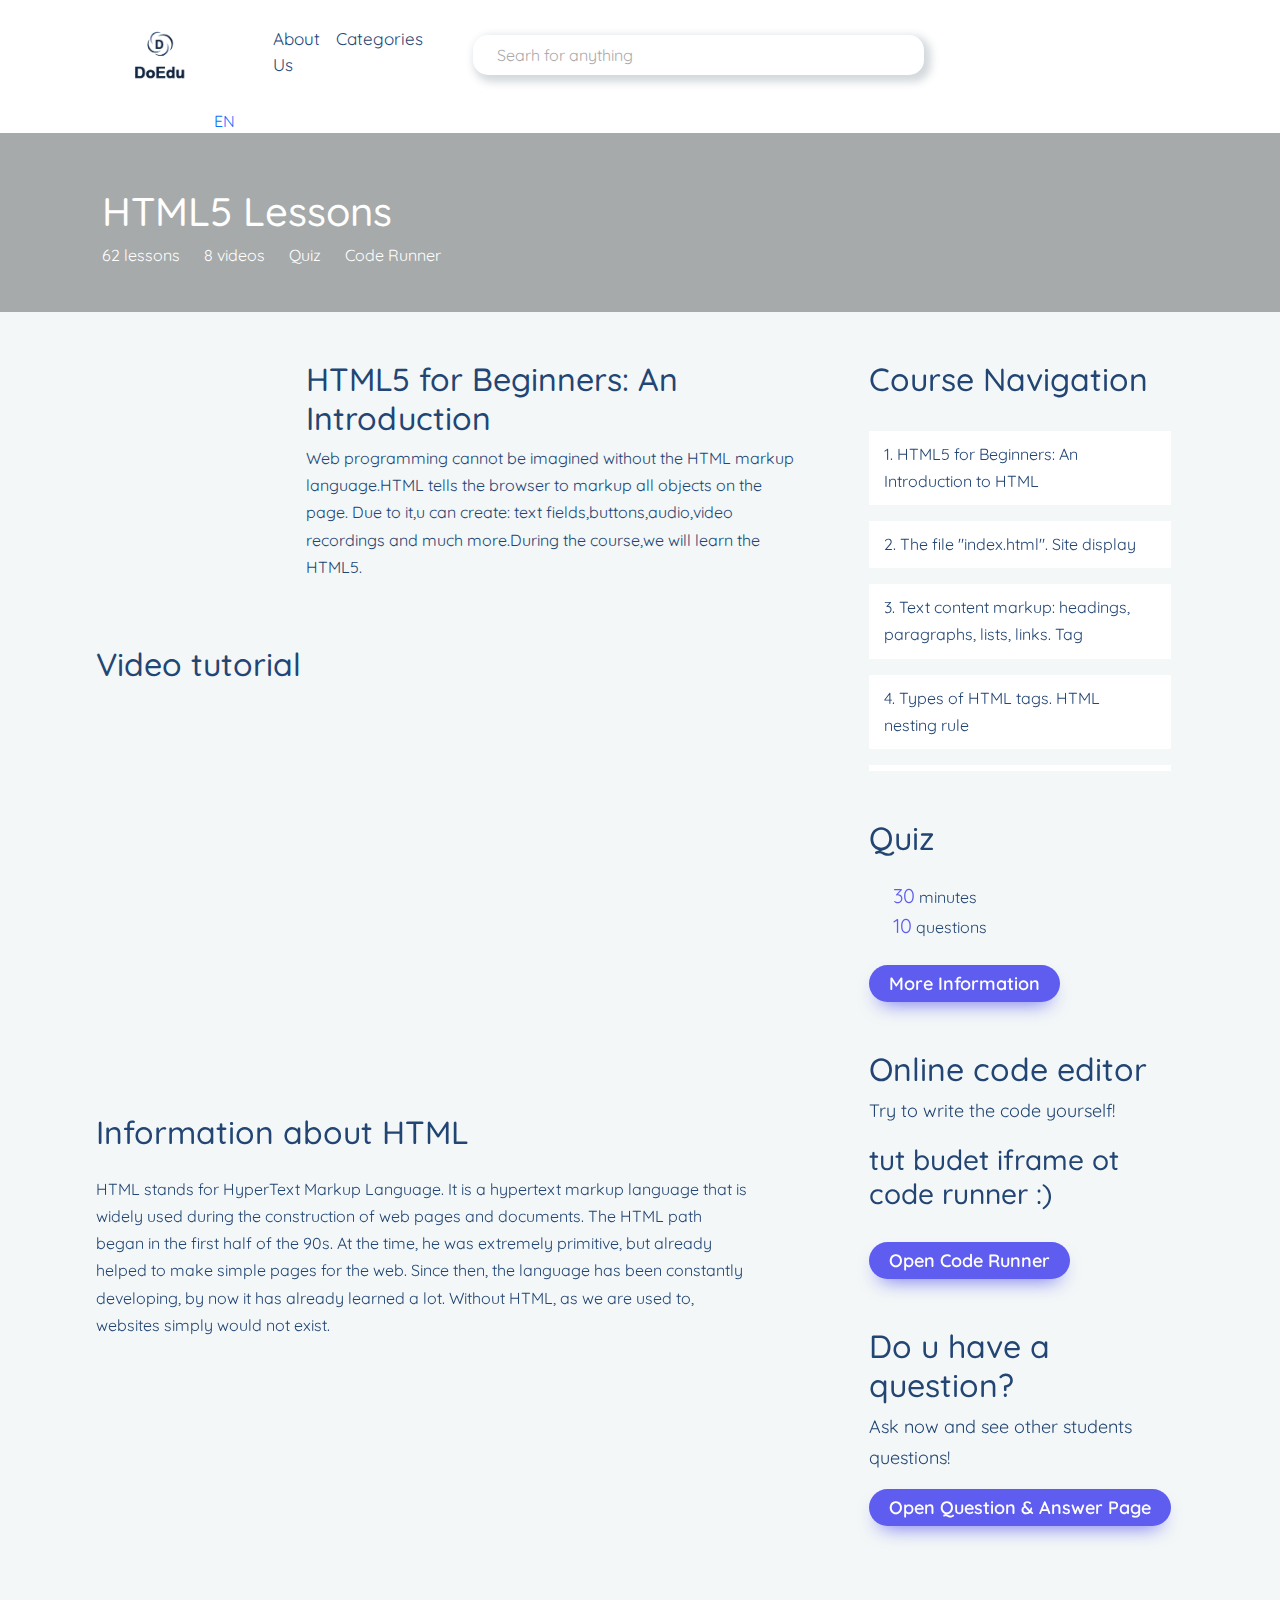
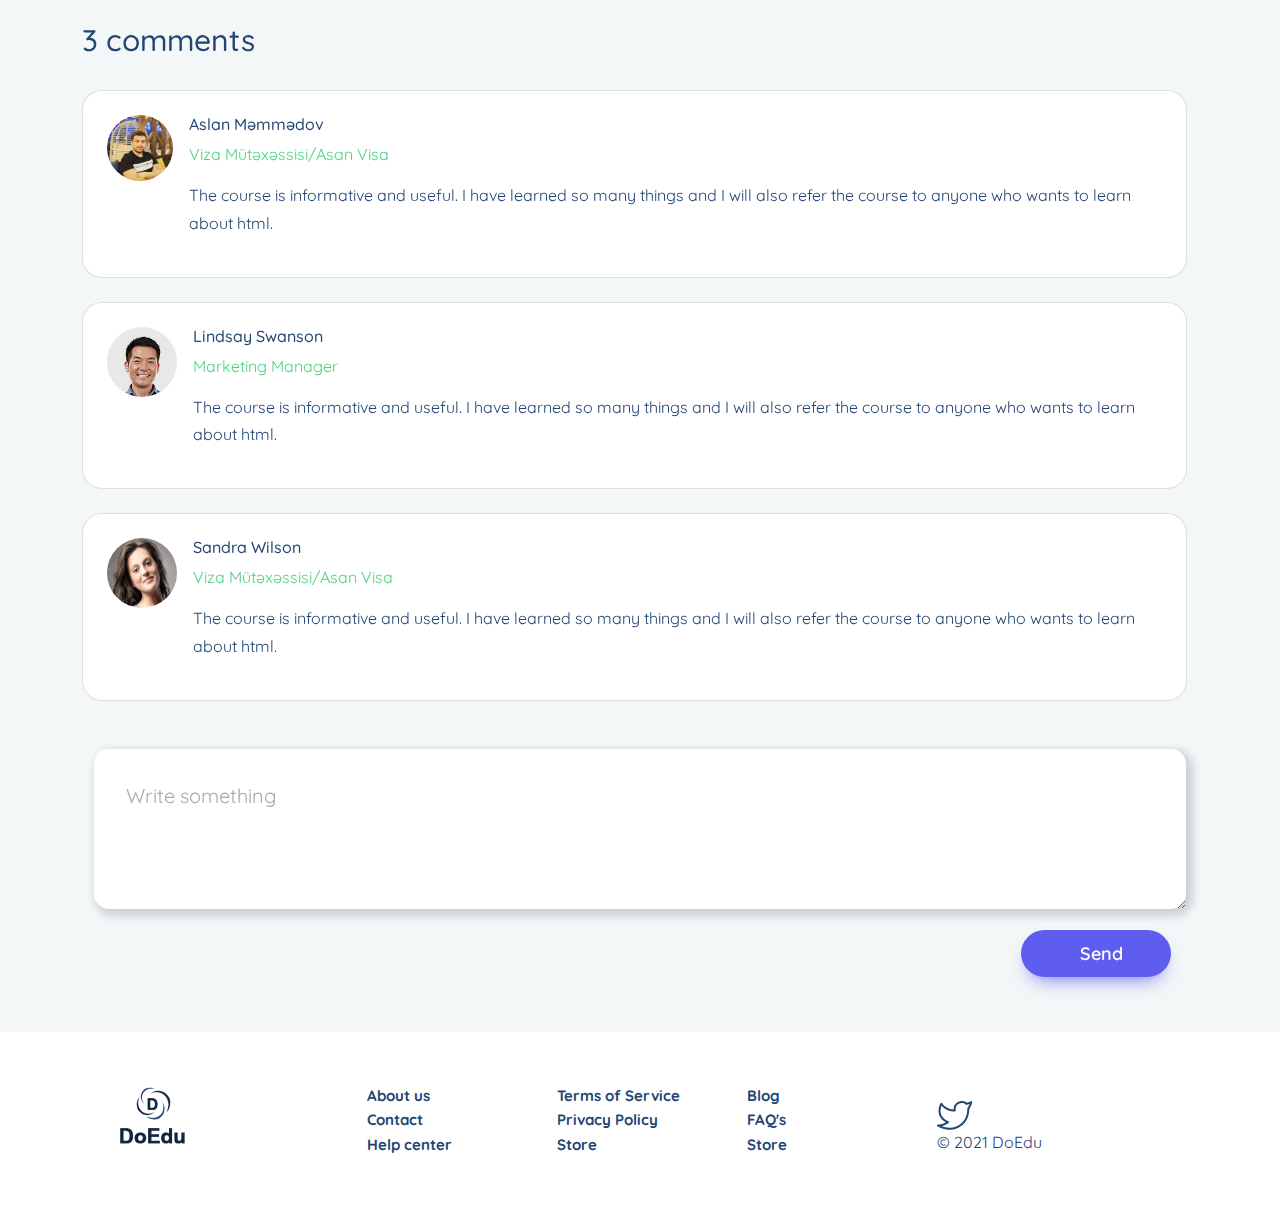
==== intro.html @ 6a7e667b "v 1.0.7" ====
<!DOCTYPE html>
<html lang="en">
<head>
    <meta charset="UTF-8">
    <meta http-equiv="X-UA-Compatible" content="IE=edge">
    <meta name="viewport" content="width=, initial-scale=1.0">
    <title>An Introduction to HTML - DoEdu</title>
    <link rel="icon" href="images/icon-top.png">
    <link rel="stylesheet" href="vendors/css/bootstrap .css">
    <link rel="stylesheet" href="css/style.css">
    <link rel="stylesheet" href="https://pro.fontawesome.com/releases/v5.10.0/css/all.css" integrity="sha384-AYmEC3Yw5cVb3ZcuHtOA93w35dYTsvhLPVnYs9eStHfGJvOvKxVfELGroGkvsg+p" crossorigin="anonymous" />
    <link rel="preconnect" href="https://fonts.googleapis.com"> 
    <link rel="preconnect" href="https://fonts.gstatic.com" crossorigin> 
    <link href="https://fonts.googleapis.com/css2?family=Quicksand:wght@500&display=swap" rel="stylesheet">
</head>
<body>

    <header id="header">
        <div class="container">
            <div class="row align-items-center">
                <div class="col-1 mx-5">
                    <div class="logo">
                        <a target="_blank" href="index.html"><img src="images/doedu-removebg-preview (1) 1.png" alt=""></a>
                    </div>
                </div>
                <div class="col-2">
                        <ul class="menu list-unstyled d-flex justify-content-center">
                            <li><a href="#">About Us</a></li>
                            <li><a href="#">Categories</a></li>
                        </ul>
                </div>
               
                <div class="search col-5">
                    <input type="text" placeholder="Searh for anything">
                </div>
                <div class="col-3 right d-flex justify-content-center">
                    <div class="user">
                        <i class="fal fa-user"></i>
                    </div>
                    <div class="language">
                        <a href="#">EN <i class="fal fa-angle-down"></i></a>
                        <ul class="list-unstyled d-none">
                            <li><a href="#">RU</a></li>
                        </ul>
                    </div>
                </div>
            </div>
        </div>
    </header>

    <div class="title-top mb-5">
        <div class="background">
        </div>
        <div class="text">
            <h1>HTML5 Lessons</h1>
        <div class="info d-flex ">
            <div class="info-item">
                <i class="fas fa-circle"></i>
                <span>62 lessons</span>
            </div>
            <div class="info-item">
                <i class="fas fa-circle"></i>
                <span>8 videos</span>
            </div>
            <div class="info-item">
                <i class="fas fa-circle"></i>
                <span>Quiz</span>
            </div>
            <div class="info-item">
                <i class="fas fa-circle"></i>
                <span>Code Runner</span>
            </div>
        </div>
        </div>
    </div>

    <div class="row">
        <div class="col-lg-8">
           <div class="container">
            <div class="intro mb-5">
                <div class="container">
                    <div class="row">
                       <div class="col-12 col-md-4">
                        <div class="left">
                            <img class="img-fluid" src="https://www.hostinger.com.br/tutoriais/wp-content/uploads/sites/12/2018/07/Como-inserir-imagem-ou-logo-usando-HTML-no-seu-site-1.png" alt="">
                        </div>
                       </div>
                       <div class="col-12 col-md-8">
                        <div class="right">
                            <h2>HTML5 for Beginners: An Introduction</h2>
                                    <p>Web programming cannot be imagined without the HTML markup language.HTML tells the browser to markup all objects on the page. Due to it,u can create: text fields,buttons,audio,video recordings and much more.During the course,we will learn the HTML5.</p>
                                </div>
                       </div>
                        
                    </div>
                </div>
            </div>
        
            <div class="video mb-5">
               <div class="container">
                <div class="title mx-5">
                    <h2>Video tutorial</h2>
                    </div>
                    <div class="d-flex justify-content-center">
                        <iframe width="80%" height="350" src="https://www.youtube.com/embed/VV85Xdk9MrE" title="YouTube video player" frameborder="0" allow="accelerometer; autoplay; clipboard-write; encrypted-media; gyroscope; picture-in-picture" allowfullscreen></iframe>
                    </div>
               </div>
            </div>
        
            <div class="info m-5">
                <div class="container">
                    <div class="title m-0 mb-4 ">
                        <h2>Information about HTML</h2>
                    </div>
                    <p class="mb-4">HTML stands for HyperText Markup Language. It is a hypertext markup language that is widely used during the construction of web pages and documents. The HTML path began in the first half of the 90s. At the time, he was extremely primitive, but already helped to make simple pages for the web. Since then, the language has been constantly developing, by now it has already learned a lot. Without HTML, as we are used to, websites simply would not exist.</p>
                    <div class="text-center"><img width="100%" src="https://kinsta.com/nl/wp-content/uploads/sites/7/2020/05/code-review-tools.png" alt=""></div>
                </div>
            </div>
           </div>
        
    
        </div>

        <div class="col-lg-3">
            
            <div class="nav-intro mb-5">
                <div class="title">
                 <h2>Course Navigation</h2>
                </div>
                <div class="syll ">
                    <p>1. HTML5 for Beginners: An Introduction to HTML</p>
                    <p>2. The file "index.html". Site display</p>
                    <p>3. Text content markup: headings, paragraphs, lists, links. Tag</p>
                    <p>4. Types of HTML tags. HTML nesting rule</p>
                    <p>5. HTML element block model</p>
                    <p>6. Page validation</p>
                    <p>7. Working with lists and links</p>
                    <p>8. The site as a whole. Basic design concept</p>
                </div>
                 
 
             </div>
             <div class="quiz-intro mb-5">
                <div class="title mb-4">
                    <h2>Quiz</h2>
                </div>
                <div class="box">
                    <div class="d-flex align-items-center">
                        <img src="https://itproger.com/img/tests/html.svg" alt="">
                        
                        <div class="text mx-4">
                            <span><span style="color: #5e5df0 ; font-size: 20px;">30</span> minutes</span><br>
                            <span ><span style="color:#5E5DF0; font-size: 20px;">10</span> questions</span><br>
                        </div>
                    </div>
                    <a target="_blank" class="mt-4 qp-btn" href="quiz-preview.html">More Information <i class="far fa-arrow-circle-right"></i></a>
                </div>
            </div>
             <div class="runner mb-5">
                    <div class="title m-0">
                        <h2>Online code editor</h2>
                    </div>
                    <p style="font-size: 18px;">Try to write the code yourself!</p>
                    <h3>tut budet iframe ot code runner :)</h3>
                <a target="_blank" class="qp-btn mt-4" href="q-a.html">Open Code Runner <i class="far fa-arrow-circle-right"></i></a>

            </div>

            <div class="ques mb-5">
                <div class="title m-0">
                    <h2>Do u have a question?</h2>
                </div>
                <p style="font-size: 18px;">Ask now and see other students questions!</p>
                <a target="_blank" class="qp-btn" href="q-a.html">Open Question & Answer Page <i class="far fa-arrow-circle-right"></i></a>
            </div>
        </div>

    </div>

    <div class="comments">
        <div class="container">
             <div class="title mt-5">
             <h3>3 comments</h3>
         </div>

         <div class="card">
             <div class="d-flex">
                 <div class="left">
                     <img src="images/user.png" alt="">
                 </div>
                 <div class="right">
                     <h6>Aslan Məmmədov</h6>
                     <span>Viza Mütəxəssisi/Asan Visa</span>
                     <p class="mt-3">The course is informative and useful. I have learned so many things and I will also refer the course to anyone who wants to learn about html.</p>
                 </div>
             </div>
             
         </div>
         <div class="card">
             <div class="d-flex">
                 <div class="left">
                     <img  width="70" src="images/user2.jpeg" alt="">
                 </div>
                 <div class="right">
                     <h6>Lindsay Swanson</h6>
                     <span>Marketing Manager </span>
                     <p class="mt-3">The course is informative and useful. I have learned so many things and I will also refer the course to anyone who wants to learn about html.</p>
                 </div>
             </div>
             
         </div>
         <div class="card mb-5">
             <div class="d-flex">
                 <div class="left">
                     <img width="70" height="70" src="images/user3.jpeg" alt="">
                 </div>
                 <div class="right">
                     <h6>Sandra Wilson</h6>
                     <span>Viza Mütəxəssisi/Asan Visa</span>
                     <p class="mt-3">The course is informative and useful. I have learned so many things and I will also refer the course to anyone who wants to learn about html.</p>
                 </div>
             </div>
             
         </div>

         <div class="ask">
            <div class="container">
                <div class="title mt-5">
                </div>
    
                <textarea name="" class="w-100 border-0" id="" cols="30" rows="10" placeholder="Write something"></textarea>
               <div class="d-flex justify-content-end">
                <button class="send-btn"><i class="fab fa-telegram-plane"></i> <span>Send</span></button>
            </div>
            </div>

       </div>
        </div>
     </div>
    

    <footer id="footer">
        <div class="container">
            <div class="row align-items-center justify-content-between">
                <div class="col-3">
                    <div class="logo">
                        <img src="images/doedu-removebg-preview 1.png" alt="">
                    </div>
                </div>
                <div class="col-2">
                    <ul class="list-unstyled">
                        <li><a href="#">About us</a></li>
                        <li><a href="#">Contact</a></li>
                        <li><a href="#">Help center</a></li>
                    </ul>
                </div>
                <div class="col-2">
                    <ul class="list-unstyled">
                        <li><a href="#">Terms of Service</a></li>
                        <li><a href="#">Privacy Policy</a></li>
                        <li><a href="#">Store</a></li>
                    </ul>
                </div>
                <div class="col-2">
                    <ul class="list-unstyled">
                        <li><a href="#">Blog</a></li>
                        <li><a href="#">FAQ's</a></li>
                        <li><a href="#">Store</a></li>
                    </ul>
                </div>
                <div class="col-3">
                    <div class="sm">
                        <a href="#"><i class="fab fa-whatsapp"></i></a>
                        <a href="#"><img src="images/Path.png" alt=""></a>
                        <a href="#"><i class="fab fa-youtube"></i></a>
                        <a href="#"><i class="fab fa-instagram"></i></a>
                    </div>
                    <div class="copyright">
                        <span> &copy; 2021 DoEdu </span>
                    </div>
                </div>
            </div>
        </div>
    </footer>

    <div id="scrollToTop">
        <i class="fas fa-chevron-up"></i>
    </div>


    <script src="js/stt.js"></script>
   

</body>
</html>
---- css/style.css ----
.questions {
  padding: 3% 0;
}

.questions .card {
  padding: 2rem;
  margin-bottom: 2rem;
  border-radius: 15px;
  -webkit-box-shadow: 4px 4px 8px 3px rgba(34, 60, 80, 0.2);
          box-shadow: 4px 4px 8px 3px rgba(34, 60, 80, 0.2);
}

.questions .card .user-wallpaper img {
  border-radius: 50%;
}

.questions .card .user-name {
  color: #224573;
  font-family: 'Quicksand', sans-serif;
  font-size: 20px;
  margin-left: 1rem;
}

.questions .card .time {
  color: #000;
  font-size: 14px;
  font-weight: 200;
}

.questions .card .content {
  margin-top: 10px;
  color: #224573;
  font-family: 'Quicksand', sans-serif;
}

.sectionOne {
  padding: 4% 0;
}

.sectionOne .left {
  font-family: 'Quicksand', sans-serif;
}

.sectionOne .left h1 {
  font-size: 3rem;
  font-weight: bolder;
}

.sectionOne .left p {
  color: #224573;
  font-size: 18px;
  width: 85%;
  margin-top: 1.5rem;
  margin-bottom: 2rem;
}

.sectionOne .left .test-btn {
  background: #5E5DF0;
  border-radius: 30px;
  -webkit-box-shadow: #5E5DF0 0 10px 20px -10px;
          box-shadow: #5E5DF0 0 10px 20px -10px;
  color: #FFFFFF;
  font-size: 18px;
  font-weight: 600;
  padding: 10px 20px;
  width: 20%;
  border: 0;
}

.sectionTwo {
  padding: 4% 0;
  background-color: #fff;
}

.sectionTwo h1 {
  text-align: center;
  font-family: 'Quicksand', sans-serif;
  margin-bottom: 5%;
  font-weight: bolder;
}

.sectionTwo .process .box {
  margin: 0 5%;
  text-align: center;
}

.sectionTwo .process .box h5 {
  color: #224573;
  font-family: 'Quicksand', sans-serif;
  margin-top: 1rem;
}

.sectionTwo .process .box .frame {
  position: relative !important;
}

.sectionTwo .process .box .frame i {
  position: absolute;
  top: 35%;
  left: 25%;
  right: 25%;
  font-size: 40px;
  color: #5E5DF0;
}

.sectionThree {
  font-family: 'Quicksand', sans-serif;
  background-color: #fff;
  padding: 0  5%;
  border-top: 3px solid #f3f7f7;
}

.sectionThree p {
  color: #224573;
  margin-top: 15px;
  font-size: 25px;
}

.sectionThree h1 {
  font-weight: bolder;
}

.sectionFour {
  padding: 5%;
  font-family: 'Quicksand', sans-serif;
}

.sectionFour h1 {
  font-size: 40px;
  font-weight: bolder;
}

.sectionFour p {
  line-height: 2em;
  color: #224573;
  font-size: 17px;
}

.quiz {
  color: #224573;
  font-family: 'Quicksand', sans-serif;
  padding: 3% 0;
}

.btns {
  margin-top: 2rem;
}

.btns input {
  margin-right: 1rem;
  color: white;
  background: #5E5DF0;
  -webkit-box-shadow: #5E5DF0 0 10px 20px -10px;
          box-shadow: #5E5DF0 0 10px 20px -10px;
  border-radius: 10px;
  border: 0;
  padding: 5px 10px;
}

form {
  background-color: white;
  padding: 3rem;
  border-radius: 10px;
}

.timer__items {
  display: -webkit-box;
  display: -ms-flexbox;
  display: flex;
  font-size: 48px;
}

.timer__item {
  position: relative;
  min-width: 60px;
  margin-left: 10px;
  margin-right: 10px;
  padding-bottom: 15px;
  text-align: center;
}

.timer__item::before {
  content: attr(data-title);
  display: block;
  position: absolute;
  left: 50%;
  bottom: 0;
  -webkit-transform: translateX(-50%);
          transform: translateX(-50%);
  font-size: 14px;
}

.timer__item:not(:last-child)::after {
  content: ':';
  position: absolute;
  right: -15px;
}

.bg {
  position: relative;
  width: 100%;
  height: 100vh;
  -o-object-fit: cover;
     object-fit: cover;
}

.main {
  position: absolute;
  top: 10%;
  left: 20%;
  right: 20%;
}

.main button {
  background: #5E5DF0;
  border-radius: 15px;
  -webkit-box-shadow: #5E5DF0 0 10px 20px -10px;
          box-shadow: #5E5DF0 0 10px 20px -10px;
  color: #FFFFFF;
  font-size: 18px;
  font-weight: 600;
  padding: 10px;
  width: 200px;
  border: 0;
}

#video {
  border: 1px dotted #5E5DF0;
  width: 85%;
  height: 80%;
}

.title-top {
  color: #fff;
  position: relative;
  background-image: url(https://www.hostinger.com/tutorials/wp-content/uploads/sites/2/2021/08/difference-between-html-and-html5-1024x449.jpg);
  background-repeat: no-repeat;
  background-size: cover;
  background-position: center center;
  padding: 7% 8%;
}

.title-top .background {
  background-color: rgba(37, 37, 37, 0.37);
  position: absolute;
  top: 0;
  left: 0;
  width: 100%;
  height: 100%;
}

.title-top .text {
  position: absolute;
  top: 30%;
  left: 8%;
  color: #fff;
  z-index: 5555555;
}

.title-top .text .info .info-item {
  margin-right: 1.5rem;
}

p {
  line-height: 1.7em;
}

.qp-btn {
  background: #5E5DF0;
  display: inline-block;
  border-radius: 30px;
  -webkit-box-shadow: #5E5DF0 0 10px 20px -10px;
          box-shadow: #5E5DF0 0 10px 20px -10px;
  color: #FFFFFF !important;
  font-size: 18px;
  font-weight: 600;
  padding: 5px 20px;
  border: 0;
}

.qp-btn a {
  color: #FFFFFF !important;
}

.nav-intro .syll {
  height: 340px;
  overflow-y: scroll;
}

.nav-intro .syll .element::-webkit-scrollbar {
  width: 3px;
  background-color: #5E5DF0;
}

.nav-intro .syll p {
  padding: 10px 15px;
  background-color: #fff;
  color: #224573;
}

.comments .card {
  width: 99%;
  padding: 1.5rem;
  margin-bottom: 1.5rem;
  border-radius: 20px;
}

.comments .card .left {
  margin-right: 1rem;
}

.comments .card .left img {
  border-radius: 100%;
}

.comments .card .right {
  font-family: 'Quicksand', sans-serif;
  color: #224573;
}

.comments .card .right span {
  color: #4CD282;
}

a {
  text-decoration: none;
}

body {
  color: #224573;
  font-family: 'Quicksand', sans-serif;
  background-color: #f3f7f7;
}

#header {
  background-color: #fff;
}

#header .logo img {
  height: 55px;
}

#header .menu li {
  margin-right: 1rem;
}

#header .menu li a {
  display: inline-block;
  padding: 1rem 0;
  margin-top: 10px;
  font-size: 17px;
  color: #224573;
}

#header .search input {
  outline: none;
  margin: 10px;
  width: 100%;
  padding: .5rem 1.5rem;
  border-radius: 15px;
  border: none;
  -webkit-box-shadow: 4px 4px 8px 3px rgba(34, 60, 80, 0.2);
          box-shadow: 4px 4px 8px 3px rgba(34, 60, 80, 0.2);
}

#header .search input::-webkit-input-placeholder {
  color: #aaaaaa;
  -webkit-transform: translate(0);
          transform: translate(0);
  -webkit-transition: .3s ease-in-out;
  transition: .3s ease-in-out;
}

#header .search input:-ms-input-placeholder {
  color: #aaaaaa;
  transform: translate(0);
  -webkit-transition: .3s ease-in-out;
  transition: .3s ease-in-out;
}

#header .search input::-ms-input-placeholder {
  color: #aaaaaa;
  transform: translate(0);
  -webkit-transition: .3s ease-in-out;
  transition: .3s ease-in-out;
}

#header .search input::placeholder {
  color: #aaaaaa;
  -webkit-transform: translate(0);
          transform: translate(0);
  -webkit-transition: .3s ease-in-out;
  transition: .3s ease-in-out;
}

#header .search input:focus::-webkit-input-placeholder {
  -webkit-transform: translate(20px);
          transform: translate(20px);
  color: transparent;
}

#header .search input:focus:-ms-input-placeholder {
  transform: translate(20px);
  color: transparent;
}

#header .search input:focus::-ms-input-placeholder {
  transform: translate(20px);
  color: transparent;
}

#header .search input:focus::placeholder {
  -webkit-transform: translate(20px);
          transform: translate(20px);
  color: transparent;
}

#header .right .user {
  margin-right: 1.5rem;
}

#header .right .user i {
  color: #224573;
  font-size: 25px;
}

.slider .right-content {
  line-height: 2em;
  font-size: 17px;
}

.slick-next, .slick-prev {
  display: none !important;
}

.title {
  margin-bottom: 2rem;
}

.title h3 {
  color: #224573;
  font-size: 30px;
}

.top-categories {
  padding: 4% 0;
}

.top-categories .title {
  margin-bottom: 2rem;
}

.top-categories .title h3 {
  color: #224573;
  font-size: 33px;
}

.top-categories .box {
  margin: 1rem 0.5rem;
}

.top-categories .box img {
  width: 100%;
  border-radius: 12px;
  -webkit-box-shadow: 4px 4px 8px 3px rgba(34, 60, 80, 0.2);
          box-shadow: 4px 4px 8px 3px rgba(34, 60, 80, 0.2);
}

.top-categories .box figcaption {
  text-align: center;
  margin-top: 15px;
  font-size: 18px;
  color: #224573;
}

.programming, .design, .marketing {
  padding: 3% 0;
}

.programming .program, .design .program, .marketing .program {
  text-align: center;
  border-radius: 12px;
  padding: 2rem;
  margin-bottom: 1.5rem;
  background-color: #fff;
  -webkit-box-shadow: 4px 4px 8px 3px rgba(34, 60, 80, 0.2);
          box-shadow: 4px 4px 8px 3px rgba(34, 60, 80, 0.2);
}

.programming .program figcaption, .design .program figcaption, .marketing .program figcaption {
  font-size: 15px;
  margin: 10px 0;
  color: #224573;
}

.programming .program .info, .design .program .info, .marketing .program .info {
  -webkit-box-pack: center;
      -ms-flex-pack: center;
          justify-content: center;
  margin-top: 10px;
  color: #224573;
}

.programming .program .info span, .design .program .info span, .marketing .program .info span {
  display: block;
  font-size: 12px;
  margin: 5px;
}

.programming .program .info i, .design .program .info i, .marketing .program .info i {
  font-size: 20px;
}

.design {
  margin-bottom: 5%;
}

#footer {
  background-color: #fff;
  padding: 3% 0;
}

#footer ul li a {
  position: relative;
  font-size: 15px;
  margin: 10px 0;
  color: #224573;
  font-weight: bold;
}

#footer ul li a::before {
  content: "";
  position: absolute;
  top: 100%;
  left: 0;
  background-color: #224573;
  height: 1px;
  width: 0;
  -webkit-transition: .4s ease-in-out;
  transition: .4s ease-in-out;
  border-radius: 5px;
}

#footer ul li a:hover::before {
  width: 100%;
}

.ask {
  margin-bottom: 2.5rem;
}

.ask textarea {
  outline: none;
  border-radius: 15px;
  height: 10rem;
  padding: 2rem;
  font-size: 20px;
  -webkit-box-shadow: 4px 4px 8px 3px rgba(34, 60, 80, 0.2);
          box-shadow: 4px 4px 8px 3px rgba(34, 60, 80, 0.2);
}

.ask textarea::-webkit-input-placeholder {
  color: #aaaaaa;
  -webkit-transform: translate(0);
          transform: translate(0);
  -webkit-transition: .3s ease-in-out;
  transition: .3s ease-in-out;
}

.ask textarea:-ms-input-placeholder {
  color: #aaaaaa;
  transform: translate(0);
  -webkit-transition: .3s ease-in-out;
  transition: .3s ease-in-out;
}

.ask textarea::-ms-input-placeholder {
  color: #aaaaaa;
  transform: translate(0);
  -webkit-transition: .3s ease-in-out;
  transition: .3s ease-in-out;
}

.ask textarea::placeholder {
  color: #aaaaaa;
  -webkit-transform: translate(0);
          transform: translate(0);
  -webkit-transition: .3s ease-in-out;
  transition: .3s ease-in-out;
}

.ask textarea:focus::-webkit-input-placeholder {
  -webkit-transform: translate(20px);
          transform: translate(20px);
  color: transparent;
}

.ask textarea:focus:-ms-input-placeholder {
  transform: translate(20px);
  color: transparent;
}

.ask textarea:focus::-ms-input-placeholder {
  transform: translate(20px);
  color: transparent;
}

.ask textarea:focus::placeholder {
  -webkit-transform: translate(20px);
          transform: translate(20px);
  color: transparent;
}

.ask .send-btn {
  background: #5E5DF0 !important;
  border-radius: 30px;
  -webkit-box-shadow: #5E5DF0 0 10px 20px -10px !important;
          box-shadow: #5E5DF0 0 10px 20px -10px !important;
  color: #FFFFFF;
  font-size: 18px;
  font-weight: 600;
  padding: 10px 20px;
  margin: 15px;
  overflow: hidden;
  width: 150px;
  border: none;
}

.ask .send-btn span {
  -webkit-transition: .3s ease-in-out;
  transition: .3s ease-in-out;
  display: inline-block;
  -webkit-transform: translateX(0);
          transform: translateX(0);
}

.ask .send-btn i {
  font-size: 20px;
  display: inline-block;
  -webkit-transition: .3s ease-in-out;
  transition: .3s ease-in-out;
  -webkit-transform: translateX(0);
          transform: translateX(0);
  color: white;
  margin-right: 5px;
}

.ask .send-btn:hover span {
  -webkit-transform: translateX(100px);
          transform: translateX(100px);
}

.ask .send-btn:hover i {
  -webkit-transform: translateX(25px);
          transform: translateX(25px);
}

#scrollToTop {
  z-index: 555555;
  position: fixed;
  bottom: 5%;
  right: 2%;
  display: none;
  color: white;
  font-size: 20px;
  background-color: #5E5DF0;
  padding: 10px 16px;
  border-radius: 50%;
}

#scrollToTop.active-elem {
  display: block;
}
/*# sourceMappingURL=style.css.map */
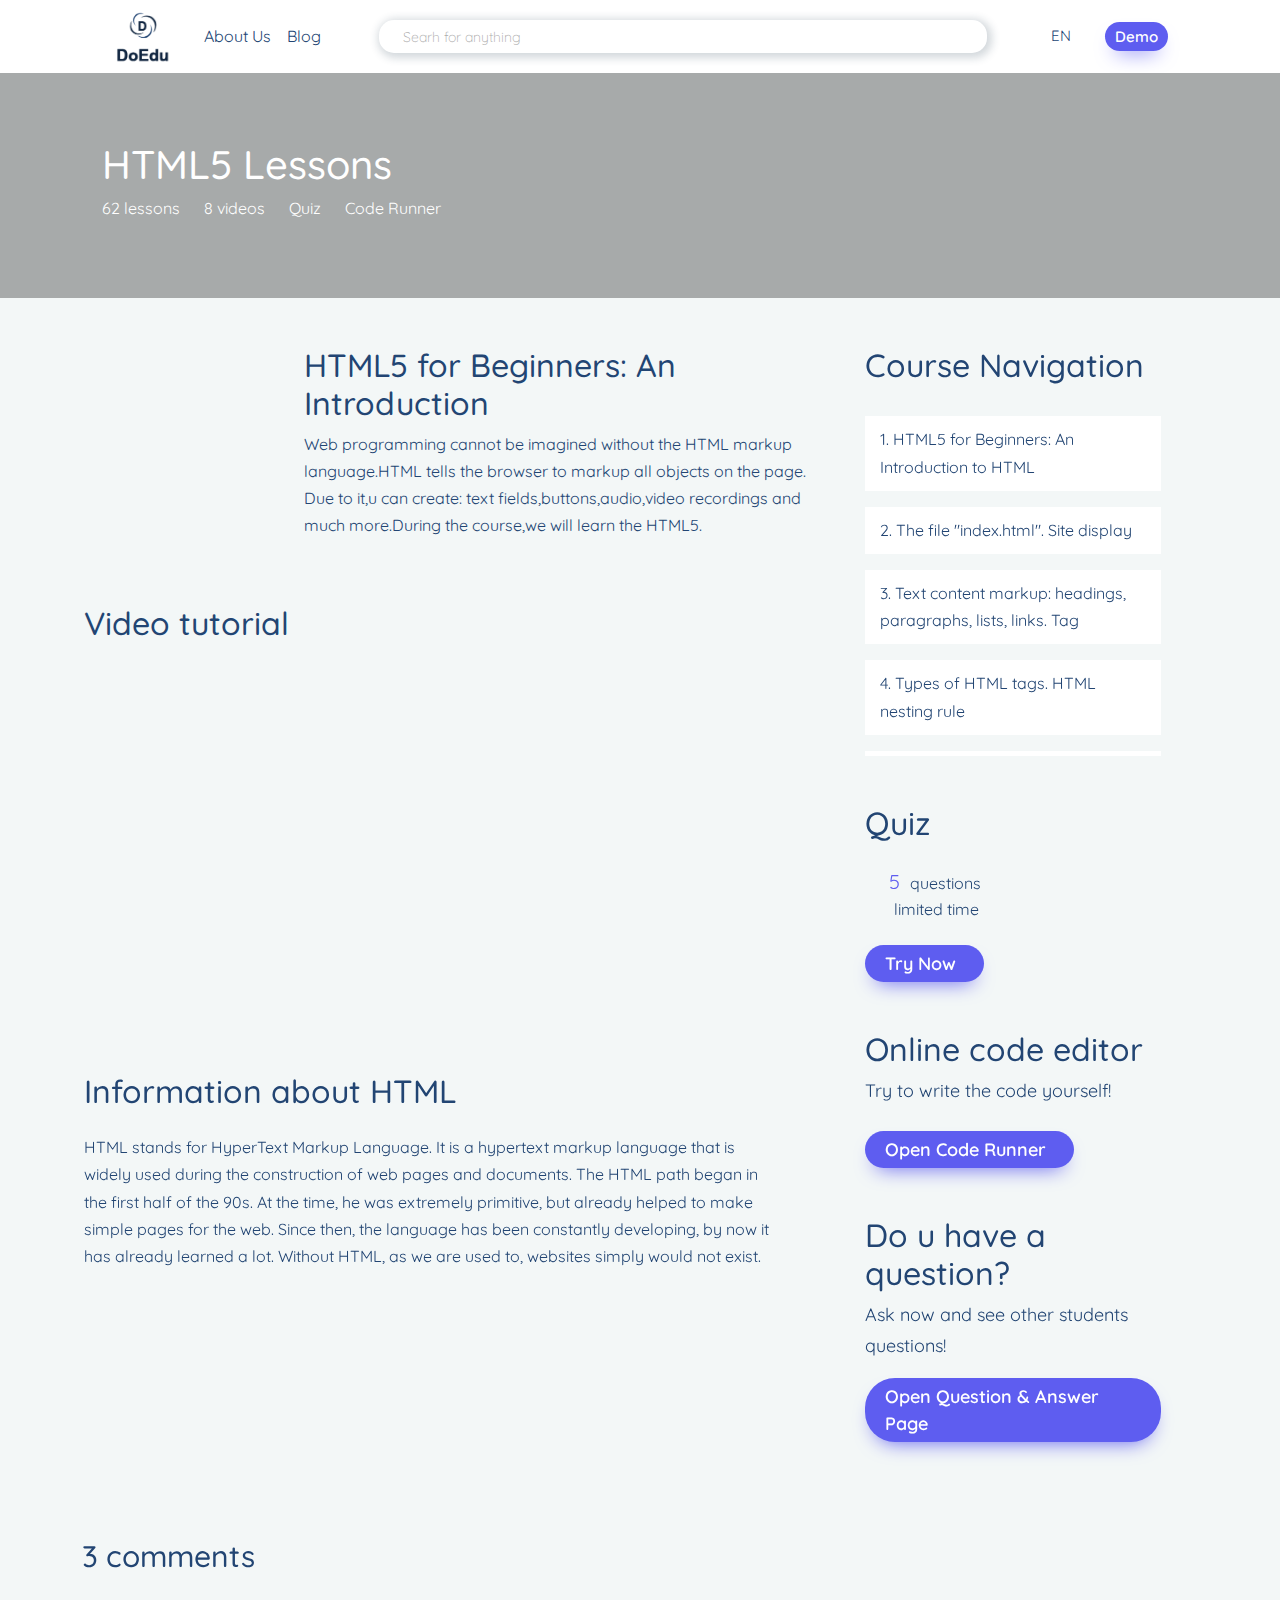
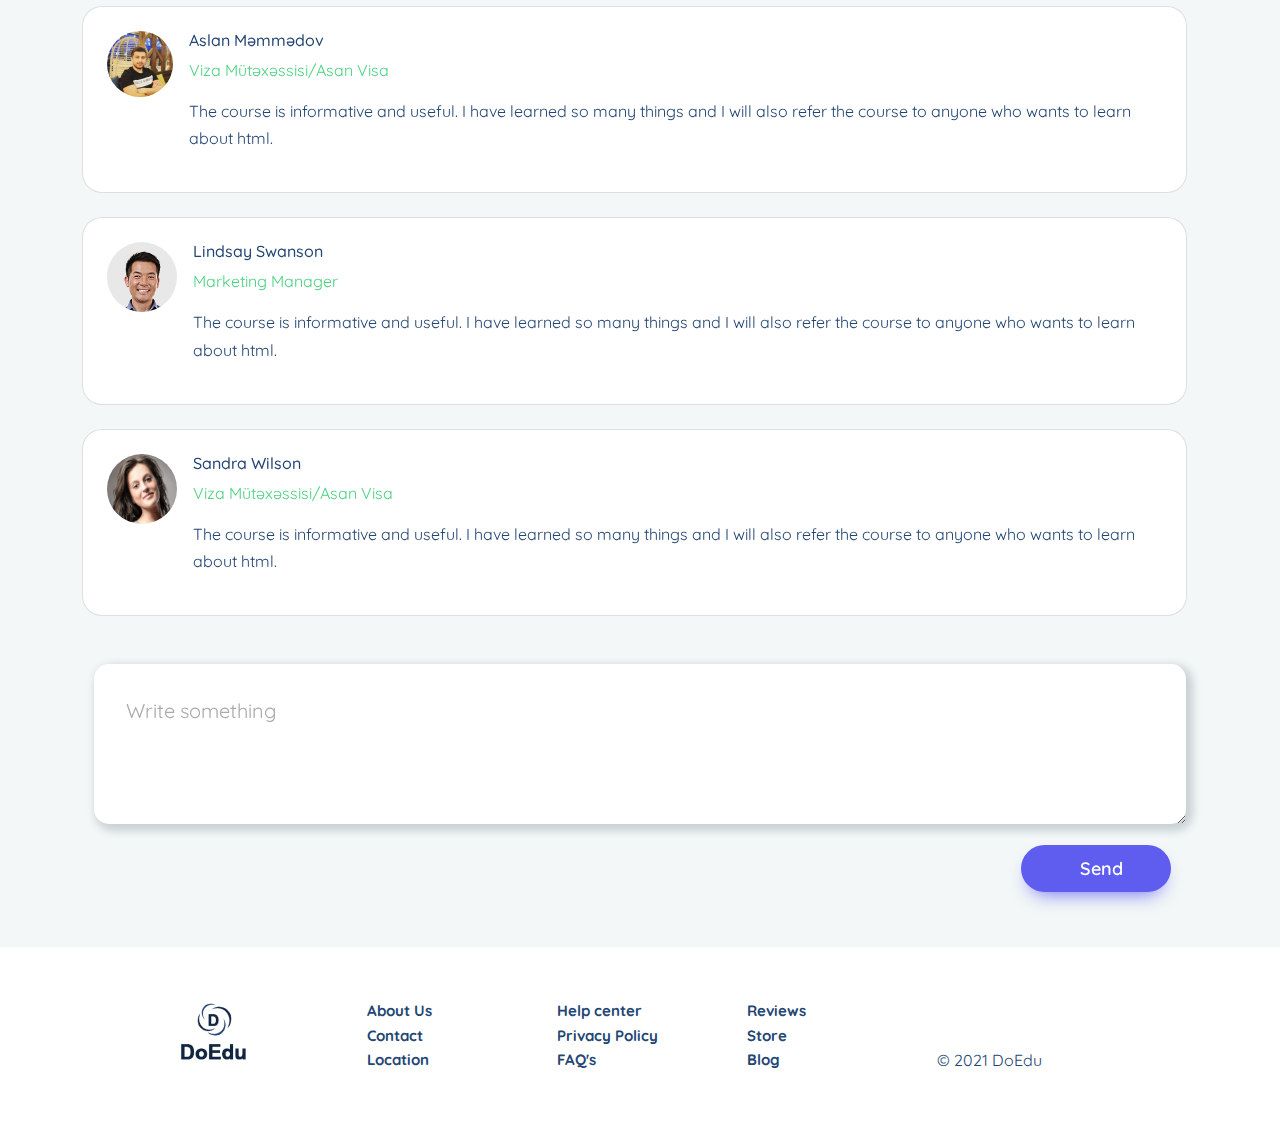
==== commit 31d8f772: "v 1.0.7" ====
--- a/intro.html
+++ b/intro.html
@@ -7,6 +7,7 @@
     <title>An Introduction to HTML - DoEdu</title>
     <link rel="icon" href="images/icon-top.png">
     <link rel="stylesheet" href="vendors/css/bootstrap .css">
+    <link rel="stylesheet" href="css/animate.css">
     <link rel="stylesheet" href="css/style.css">
     <link rel="stylesheet" href="https://pro.fontawesome.com/releases/v5.10.0/css/all.css" integrity="sha384-AYmEC3Yw5cVb3ZcuHtOA93w35dYTsvhLPVnYs9eStHfGJvOvKxVfELGroGkvsg+p" crossorigin="anonymous" />
     <link rel="preconnect" href="https://fonts.googleapis.com"> 
@@ -16,36 +17,50 @@
 <body>
 
     <header id="header">
-        <div class="container">
-            <div class="row align-items-center">
-                <div class="col-1 mx-5">
-                    <div class="logo">
-                        <a target="_blank" href="index.html"><img src="images/doedu-removebg-preview (1) 1.png" alt=""></a>
-                    </div>
-                </div>
-                <div class="col-2">
-                        <ul class="menu list-unstyled d-flex justify-content-center">
-                            <li><a href="#">About Us</a></li>
-                            <li><a href="#">Categories</a></li>
-                        </ul>
-                </div>
-               
-                <div class="search col-5">
+
+        <div class="header-w">
+            <div class="d-flex align-items-center justify-content-center">
+                <div class="logo pt-2 pb-2">
+                    <a target="_blank" href="index.html"><img width="60px" src="images/doedu-removebg-preview (1) 1.png" alt=""></a>
+                </div>
+
+                <div class="menu">
+                    <ul class="d-flex list-unstyled">
+                        <li style=" margin-right: 1rem;"><a href="about-us.html">About Us</a></li>
+                        <li class="blog"><a href="#">Blog</a></li>
+                    </ul>
+                </div>
+
+                <div class="search-icon mx-4">
+                    <i class="fal fa-search"></i>
+                </div>
+
+                <div class="search mx-3 mx-md-5">
                     <input type="text" placeholder="Searh for anything">
                 </div>
-                <div class="col-3 right d-flex justify-content-center">
-                    <div class="user">
-                        <i class="fal fa-user"></i>
-                    </div>
-                    <div class="language">
-                        <a href="#">EN <i class="fal fa-angle-down"></i></a>
-                        <ul class="list-unstyled d-none">
-                            <li><a href="#">RU</a></li>
-                        </ul>
-                    </div>
-                </div>
-            </div>
-        </div>
+
+                <div class="user">
+                    <a href="faceid.html"><i class="fal fa-user"></i></a>
+                </div>
+
+                <div class="language mx-3">
+                    <a class="d-flex align-items-center lang-btn" href="#">EN <i class="fal fa-angle-down mx-1"></i></a>
+                    <ul class="drm-lang list-unstyled">
+                        <li><a href="#">AZ</a></li>
+                        <li style="border-top: none; border-bottom: none;"><a href="#">RU</a></li>
+                        <li style="background-color: #eeeeee;"><a href="#">EN
+                        </a></li>
+                    </ul>
+                </div>
+
+                <div class="demo">
+                    <a target="_blank" href="ss.html">Demo</a>
+                </div>
+
+            </div>
+        </div>
+
+        
     </header>
 
     <div class="title-top mb-5">
@@ -74,108 +89,104 @@
         </div>
     </div>
 
-    <div class="row">
-        <div class="col-lg-8">
-           <div class="container">
-            <div class="intro mb-5">
-                <div class="container">
+    <div class="main-content">
+        <div class="row m-0 ">
+            <div class="col-lg-8 left">
+               <div class="container">
+                <div class="intro mb-5">
                     <div class="row">
-                       <div class="col-12 col-md-4">
-                        <div class="left">
-                            <img class="img-fluid" src="https://www.hostinger.com.br/tutoriais/wp-content/uploads/sites/12/2018/07/Como-inserir-imagem-ou-logo-usando-HTML-no-seu-site-1.png" alt="">
-                        </div>
-                       </div>
-                       <div class="col-12 col-md-8">
-                        <div class="right">
-                            <h2>HTML5 for Beginners: An Introduction</h2>
-                                    <p>Web programming cannot be imagined without the HTML markup language.HTML tells the browser to markup all objects on the page. Due to it,u can create: text fields,buttons,audio,video recordings and much more.During the course,we will learn the HTML5.</p>
-                                </div>
-                       </div>
-                        
-                    </div>
-                </div>
-            </div>
-        
-            <div class="video mb-5">
-               <div class="container">
-                <div class="title mx-5">
-                    <h2>Video tutorial</h2>
-                    </div>
-                    <div class="d-flex justify-content-center">
-                        <iframe width="80%" height="350" src="https://www.youtube.com/embed/VV85Xdk9MrE" title="YouTube video player" frameborder="0" allow="accelerometer; autoplay; clipboard-write; encrypted-media; gyroscope; picture-in-picture" allowfullscreen></iframe>
-                    </div>
-               </div>
-            </div>
-        
-            <div class="info m-5">
-                <div class="container">
+                        <div class="col-12 col-md-4">
+                         <div class="left">
+                             <img class="img-fluid wow flipInX" src="https://www.hostinger.com.br/tutoriais/wp-content/uploads/sites/12/2018/07/Como-inserir-imagem-ou-logo-usando-HTML-no-seu-site-1.png" alt="">
+                         </div>
+                        </div>
+                        <div class="col-12 col-md-8">
+                         <div class="right">
+                             <h2>HTML5 for Beginners: An Introduction</h2>
+                                     <p>Web programming cannot be imagined without the HTML markup language.HTML tells the browser to markup all objects on the page. Due to it,u can create: text fields,buttons,audio,video recordings and much more.During the course,we will learn the HTML5.</p>
+                                 </div>
+                        </div>
+                         
+                     </div>
+                </div>
+            
+                <div class="video mb-5">
+                        <div class="title mx-5">
+                        <h2>Video tutorial</h2>
+                        </div>
+                        <div class="d-flex justify-content-center">
+                            <iframe  src="https://www.youtube.com/embed/VV85Xdk9MrE" title="YouTube video player" frameborder="0" allow="accelerometer; autoplay; clipboard-write; encrypted-media; gyroscope; picture-in-picture" allowfullscreen></iframe>
+                        </div>
+                </div>
+            
+                <div class="info m-5">
                     <div class="title m-0 mb-4 ">
                         <h2>Information about HTML</h2>
                     </div>
                     <p class="mb-4">HTML stands for HyperText Markup Language. It is a hypertext markup language that is widely used during the construction of web pages and documents. The HTML path began in the first half of the 90s. At the time, he was extremely primitive, but already helped to make simple pages for the web. Since then, the language has been constantly developing, by now it has already learned a lot. Without HTML, as we are used to, websites simply would not exist.</p>
-                    <div class="text-center"><img width="100%" src="https://kinsta.com/nl/wp-content/uploads/sites/7/2020/05/code-review-tools.png" alt=""></div>
-                </div>
-            </div>
-           </div>
+                    <div class="text-center wow fadeInLeftBig"><img width="100%" src="https://kinsta.com/nl/wp-content/uploads/sites/7/2020/05/code-review-tools.png" alt=""></div>
+                </div>
+               </div>
+            
         
-    
-        </div>
-
-        <div class="col-lg-3">
-            
-            <div class="nav-intro mb-5">
-                <div class="title">
-                 <h2>Course Navigation</h2>
-                </div>
-                <div class="syll ">
-                    <p>1. HTML5 for Beginners: An Introduction to HTML</p>
-                    <p>2. The file "index.html". Site display</p>
-                    <p>3. Text content markup: headings, paragraphs, lists, links. Tag</p>
-                    <p>4. Types of HTML tags. HTML nesting rule</p>
-                    <p>5. HTML element block model</p>
-                    <p>6. Page validation</p>
-                    <p>7. Working with lists and links</p>
-                    <p>8. The site as a whole. Basic design concept</p>
-                </div>
-                 
- 
-             </div>
-             <div class="quiz-intro mb-5">
-                <div class="title mb-4">
-                    <h2>Quiz</h2>
-                </div>
-                <div class="box">
-                    <div class="d-flex align-items-center">
-                        <img src="https://itproger.com/img/tests/html.svg" alt="">
-                        
-                        <div class="text mx-4">
-                            <span><span style="color: #5e5df0 ; font-size: 20px;">30</span> minutes</span><br>
-                            <span ><span style="color:#5E5DF0; font-size: 20px;">10</span> questions</span><br>
-                        </div>
-                    </div>
-                    <a target="_blank" class="mt-4 qp-btn" href="quiz-preview.html">More Information <i class="far fa-arrow-circle-right"></i></a>
-                </div>
-            </div>
-             <div class="runner mb-5">
+            </div>
+    
+            <div class="col-lg-3 right">
+                
+                <div class="nav-intro mb-5">
+                    <div class="title">
+                     <h2>Course Navigation</h2>
+                    </div>
+                    <div class="syll ">
+                        <p>1. HTML5 for Beginners: An Introduction to HTML</p>
+                        <p>2. The file "index.html". Site display</p>
+                        <p>3. Text content markup: headings, paragraphs, lists, links. Tag</p>
+                        <p>4. Types of HTML tags. HTML nesting rule</p>
+                        <p>5. HTML element block model</p>
+                        <p>6. Page validation</p>
+                        <p>7. Working with lists and links</p>
+                        <p>8. The site as a whole. Basic design concept</p>
+                    </div>
+                     
+     
+                 </div>
+                 <div class="quiz-intro mb-5">
+                    <div class="title mb-4">
+                        <h2>Quiz</h2>
+                    </div>
+                    <div class="box">
+                        <div class="d-flex align-items-center q-box">
+                            <img src="https://itproger.com/img/tests/html.svg" alt="">
+                            
+                            <div class="text mx-4">
+                                <span ><span style="color:#5E5DF0; font-size: 20px;margin-right: 5px">5 </span> questions</span><br>
+                                <span><span style="color: #5e5df0 ; margin-right: 5px;"><i class="far fa-alarm-exclamation mt-2"></i> </span> limited time</span><br>
+                            </div>
+                        </div>
+                        <a target="_blank" class="mt-4 qp-btn" href="quiz.html">Try Now <i class="far fa-arrow-circle-right mx-1"></i></a>
+                    </div>
+                </div>
+                 <div class="runner mb-5">
+                        <div class="title m-0">
+                            <h2>Online code editor</h2>
+                        </div>
+                        <p style="font-size: 18px;">Try to write the code yourself!</p>
+    
+                    <a target="_blank" class="qp-btn mt-2" href="runner.html">Open Code Runner <i class="far fa-arrow-circle-right mx-1"></i></a>
+    
+                </div>
+    
+                <div class="ques mb-5">
                     <div class="title m-0">
-                        <h2>Online code editor</h2>
-                    </div>
-                    <p style="font-size: 18px;">Try to write the code yourself!</p>
-                    <h3>tut budet iframe ot code runner :)</h3>
-                <a target="_blank" class="qp-btn mt-4" href="q-a.html">Open Code Runner <i class="far fa-arrow-circle-right"></i></a>
-
-            </div>
-
-            <div class="ques mb-5">
-                <div class="title m-0">
-                    <h2>Do u have a question?</h2>
-                </div>
-                <p style="font-size: 18px;">Ask now and see other students questions!</p>
-                <a target="_blank" class="qp-btn" href="q-a.html">Open Question & Answer Page <i class="far fa-arrow-circle-right"></i></a>
-            </div>
-        </div>
-
+                        <h2>Do u have a question?</h2>
+                    </div>
+                    <p style="font-size: 18px;">Ask now and see other students questions!</p>
+                    <a target="_blank" class="qp-btn" href="q-a.html">Open Question & Answer Page <i class="far fa-arrow-circle-right mx-1"></i></a>
+                </div>
+            </div>
+        </div>
     </div>
+   
 
     <div class="comments">
         <div class="container">
@@ -237,48 +248,53 @@
        </div>
         </div>
      </div>
-    
-
-    <footer id="footer">
+
+     <footer id="footer">
         <div class="container">
             <div class="row align-items-center justify-content-between">
-                <div class="col-3">
-                    <div class="logo">
+                <div class="col-md-3 logo-left">
+                    <div class="logo text-center">
                         <img src="images/doedu-removebg-preview 1.png" alt="">
                     </div>
                 </div>
-                <div class="col-2">
+                <div class="col-3 col-md-2">
                     <ul class="list-unstyled">
-                        <li><a href="#">About us</a></li>
+                        <li><a href="#">About Us</a></li>
                         <li><a href="#">Contact</a></li>
+                        <li><a href="#">Location</a></li>
+                    </ul>
+                </div>
+                <div class="col-3 col-md-2">
+                    <ul class="list-unstyled">
                         <li><a href="#">Help center</a></li>
-                    </ul>
-                </div>
-                <div class="col-2">
+                        <li><a href="#">Privacy Policy</a></li>
+                        <li><a href="#">FAQ's</a></li>
+                    </ul>
+                </div>
+                <div class="col-3 col-md-2">
                     <ul class="list-unstyled">
-                        <li><a href="#">Terms of Service</a></li>
-                        <li><a href="#">Privacy Policy</a></li>
+                        <li><a href="#">Reviews</a></li>
                         <li><a href="#">Store</a></li>
-                    </ul>
-                </div>
-                <div class="col-2">
-                    <ul class="list-unstyled">
                         <li><a href="#">Blog</a></li>
-                        <li><a href="#">FAQ's</a></li>
-                        <li><a href="#">Store</a></li>
-                    </ul>
-                </div>
-                <div class="col-3">
+                    </ul>
+                </div>
+                <div class="col-6 col-md-3">
                     <div class="sm">
                         <a href="#"><i class="fab fa-whatsapp"></i></a>
-                        <a href="#"><img src="images/Path.png" alt=""></a>
+                        <a href="#"><i class="fab fa-twitter"></i></a>
                         <a href="#"><i class="fab fa-youtube"></i></a>
                         <a href="#"><i class="fab fa-instagram"></i></a>
                     </div>
-                    <div class="copyright">
+                    <div class="copyright mt-2">
                         <span> &copy; 2021 DoEdu </span>
                     </div>
                 </div>
+                <div class="col-6 col-md-3 logo-bottom">
+                    <div class="logo text-center">
+                        <img src="images/doedu-removebg-preview 1.png" alt="">
+                    </div>
+                </div>
+                
             </div>
         </div>
     </footer>
@@ -287,7 +303,10 @@
         <i class="fas fa-chevron-up"></i>
     </div>
 
-
+    <script src="vendors/js/jquery-3.6.0.min"></script>
+    <script src="js/wow.min.js"></script>
+    <script>new WOW().init();</script>
+    <script src="js/script.js"></script>
     <script src="js/stt.js"></script>
    
 
--- a/css/style.css
+++ b/css/style.css
@@ -1,429 +1,183 @@
-.questions {
-  padding: 3% 0;
-}
-
-.questions .card {
-  padding: 2rem;
-  margin-bottom: 2rem;
-  border-radius: 15px;
-  -webkit-box-shadow: 4px 4px 8px 3px rgba(34, 60, 80, 0.2);
-          box-shadow: 4px 4px 8px 3px rgba(34, 60, 80, 0.2);
-}
-
-.questions .card .user-wallpaper img {
-  border-radius: 50%;
-}
-
-.questions .card .user-name {
+a {
+  text-decoration: none;
+}
+
+body {
   color: #224573;
   font-family: 'Quicksand', sans-serif;
-  font-size: 20px;
-  margin-left: 1rem;
-}
-
-.questions .card .time {
-  color: #000;
-  font-size: 14px;
-  font-weight: 200;
-}
-
-.questions .card .content {
-  margin-top: 10px;
-  color: #224573;
-  font-family: 'Quicksand', sans-serif;
-}
-
-.sectionOne {
-  padding: 4% 0;
-}
-
-.sectionOne .left {
-  font-family: 'Quicksand', sans-serif;
-}
-
-.sectionOne .left h1 {
-  font-size: 3rem;
-  font-weight: bolder;
-}
-
-.sectionOne .left p {
-  color: #224573;
-  font-size: 18px;
-  width: 85%;
-  margin-top: 1.5rem;
-  margin-bottom: 2rem;
-}
-
-.sectionOne .left .test-btn {
+  background-color: #f3f7f7;
+}
+
+#header {
+  background-color: #fff;
+}
+
+#header .header-w i {
+  font-size: 21px;
+  color: #224573;
+}
+
+#header .header-w .menu {
+  margin-left: 2rem;
+}
+
+#header .header-w .menu ul li a {
+  position: relative;
+  white-space: nowrap;
+  display: block;
+  color: #224573;
+  margin-top: 1rem;
+  padding: .5rem 0;
+}
+
+#header .header-w .menu ul li a::before {
+  content: "";
+  position: absolute;
+  top: 100%;
+  left: 0%;
+  height: 1px;
+  background-color: #5E5DF0;
+  width: 0%;
+  -webkit-transition: .5s ease-in-out;
+  transition: .5s ease-in-out;
+}
+
+#header .header-w .menu ul li a::after {
+  content: "";
+  position: absolute;
+  bottom: 100%;
+  right: 0%;
+  height: 1px;
+  background-color: #5E5DF0;
+  width: 0%;
+  -webkit-transition: .5s ease-in-out;
+  transition: .5s ease-in-out;
+}
+
+#header .header-w .menu ul li a:hover::before {
+  width: 100%;
+}
+
+#header .header-w .menu ul li a:hover::after {
+  width: 100%;
+}
+
+#header .header-w .demo a {
   background: #5E5DF0;
   border-radius: 30px;
   -webkit-box-shadow: #5E5DF0 0 10px 20px -10px;
           box-shadow: #5E5DF0 0 10px 20px -10px;
   color: #FFFFFF;
-  font-size: 18px;
+  font-size: 15px;
   font-weight: 600;
-  padding: 10px 20px;
-  width: 20%;
+  padding: 5px 10px;
   border: 0;
 }
 
-.sectionTwo {
-  padding: 4% 0;
+#header .header-w .language {
+  z-index: 5555555555555;
+  position: relative;
+}
+
+#header .header-w .language a {
+  font-size: 15px;
+  display: block;
+  padding: 5px 10px;
+  color: #224573;
+}
+
+#header .header-w .language .drm-lang {
+  -webkit-box-shadow: 0 1px 4px rgba(0, 0, 0, 0.122);
+          box-shadow: 0 1px 4px rgba(0, 0, 0, 0.122);
+  position: absolute;
+  top: 100%;
+  left: 0;
+  display: none;
+}
+
+#header .header-w .language .drm-lang li {
   background-color: #fff;
 }
 
-.sectionTwo h1 {
-  text-align: center;
-  font-family: 'Quicksand', sans-serif;
-  margin-bottom: 5%;
-  font-weight: bolder;
-}
-
-.sectionTwo .process .box {
-  margin: 0 5%;
-  text-align: center;
-}
-
-.sectionTwo .process .box h5 {
-  color: #224573;
-  font-family: 'Quicksand', sans-serif;
-  margin-top: 1rem;
-}
-
-.sectionTwo .process .box .frame {
-  position: relative !important;
-}
-
-.sectionTwo .process .box .frame i {
-  position: absolute;
-  top: 35%;
-  left: 25%;
-  right: 25%;
-  font-size: 40px;
-  color: #5E5DF0;
-}
-
-.sectionThree {
-  font-family: 'Quicksand', sans-serif;
-  background-color: #fff;
-  padding: 0  5%;
-  border-top: 3px solid #f3f7f7;
-}
-
-.sectionThree p {
-  color: #224573;
-  margin-top: 15px;
-  font-size: 25px;
-}
-
-.sectionThree h1 {
-  font-weight: bolder;
-}
-
-.sectionFour {
-  padding: 5%;
-  font-family: 'Quicksand', sans-serif;
-}
-
-.sectionFour h1 {
-  font-size: 40px;
-  font-weight: bolder;
-}
-
-.sectionFour p {
-  line-height: 2em;
-  color: #224573;
-  font-size: 17px;
-}
-
-.quiz {
-  color: #224573;
-  font-family: 'Quicksand', sans-serif;
-  padding: 3% 0;
-}
-
-.btns {
-  margin-top: 2rem;
-}
-
-.btns input {
-  margin-right: 1rem;
-  color: white;
-  background: #5E5DF0;
-  -webkit-box-shadow: #5E5DF0 0 10px 20px -10px;
-          box-shadow: #5E5DF0 0 10px 20px -10px;
-  border-radius: 10px;
-  border: 0;
-  padding: 5px 10px;
-}
-
-form {
-  background-color: white;
-  padding: 3rem;
-  border-radius: 10px;
-}
-
-.timer__items {
-  display: -webkit-box;
-  display: -ms-flexbox;
-  display: flex;
-  font-size: 48px;
-}
-
-.timer__item {
-  position: relative;
-  min-width: 60px;
-  margin-left: 10px;
-  margin-right: 10px;
-  padding-bottom: 15px;
-  text-align: center;
-}
-
-.timer__item::before {
-  content: attr(data-title);
-  display: block;
-  position: absolute;
-  left: 50%;
-  bottom: 0;
-  -webkit-transform: translateX(-50%);
-          transform: translateX(-50%);
-  font-size: 14px;
-}
-
-.timer__item:not(:last-child)::after {
-  content: ':';
-  position: absolute;
-  right: -15px;
-}
-
-.bg {
-  position: relative;
-  width: 100%;
-  height: 100vh;
-  -o-object-fit: cover;
-     object-fit: cover;
-}
-
-.main {
-  position: absolute;
-  top: 10%;
-  left: 20%;
-  right: 20%;
-}
-
-.main button {
-  background: #5E5DF0;
-  border-radius: 15px;
-  -webkit-box-shadow: #5E5DF0 0 10px 20px -10px;
-          box-shadow: #5E5DF0 0 10px 20px -10px;
-  color: #FFFFFF;
-  font-size: 18px;
-  font-weight: 600;
-  padding: 10px;
-  width: 200px;
-  border: 0;
-}
-
-#video {
-  border: 1px dotted #5E5DF0;
-  width: 85%;
-  height: 80%;
-}
-
-.title-top {
-  color: #fff;
-  position: relative;
-  background-image: url(https://www.hostinger.com/tutorials/wp-content/uploads/sites/2/2021/08/difference-between-html-and-html5-1024x449.jpg);
-  background-repeat: no-repeat;
-  background-size: cover;
-  background-position: center center;
-  padding: 7% 8%;
-}
-
-.title-top .background {
-  background-color: rgba(37, 37, 37, 0.37);
-  position: absolute;
-  top: 0;
-  left: 0;
-  width: 100%;
-  height: 100%;
-}
-
-.title-top .text {
-  position: absolute;
-  top: 30%;
-  left: 8%;
-  color: #fff;
-  z-index: 5555555;
-}
-
-.title-top .text .info .info-item {
-  margin-right: 1.5rem;
-}
-
-p {
-  line-height: 1.7em;
-}
-
-.qp-btn {
-  background: #5E5DF0;
-  display: inline-block;
-  border-radius: 30px;
-  -webkit-box-shadow: #5E5DF0 0 10px 20px -10px;
-          box-shadow: #5E5DF0 0 10px 20px -10px;
-  color: #FFFFFF !important;
-  font-size: 18px;
-  font-weight: 600;
-  padding: 5px 20px;
-  border: 0;
-}
-
-.qp-btn a {
-  color: #FFFFFF !important;
-}
-
-.nav-intro .syll {
-  height: 340px;
-  overflow-y: scroll;
-}
-
-.nav-intro .syll .element::-webkit-scrollbar {
-  width: 3px;
-  background-color: #5E5DF0;
-}
-
-.nav-intro .syll p {
-  padding: 10px 15px;
-  background-color: #fff;
-  color: #224573;
-}
-
-.comments .card {
-  width: 99%;
-  padding: 1.5rem;
-  margin-bottom: 1.5rem;
-  border-radius: 20px;
-}
-
-.comments .card .left {
-  margin-right: 1rem;
-}
-
-.comments .card .left img {
-  border-radius: 100%;
-}
-
-.comments .card .right {
-  font-family: 'Quicksand', sans-serif;
-  color: #224573;
-}
-
-.comments .card .right span {
-  color: #4CD282;
-}
-
-a {
-  text-decoration: none;
-}
-
-body {
-  color: #224573;
-  font-family: 'Quicksand', sans-serif;
-  background-color: #f3f7f7;
-}
-
-#header {
-  background-color: #fff;
-}
-
-#header .logo img {
-  height: 55px;
-}
-
-#header .menu li {
-  margin-right: 1rem;
-}
-
-#header .menu li a {
-  display: inline-block;
-  padding: 1rem 0;
-  margin-top: 10px;
-  font-size: 17px;
-  color: #224573;
-}
-
-#header .search input {
+#header .header-w .language .drm-lang li:hover {
+  background-color: #f3f2f2;
+}
+
+#header .header-w .language .drm-lang li a {
+  padding: 3px 10px !important;
+}
+
+#header .header-w .search input {
   outline: none;
   margin: 10px;
   width: 100%;
-  padding: .5rem 1.5rem;
+  padding: .3rem 1.5rem;
   border-radius: 15px;
   border: none;
-  -webkit-box-shadow: 4px 4px 8px 3px rgba(34, 60, 80, 0.2);
-          box-shadow: 4px 4px 8px 3px rgba(34, 60, 80, 0.2);
-}
-
-#header .search input::-webkit-input-placeholder {
+  -webkit-box-shadow: 2px 2px 8px 3px rgba(34, 60, 80, 0.2);
+          box-shadow: 2px 2px 8px 3px rgba(34, 60, 80, 0.2);
+}
+
+#header .header-w .search input::-webkit-input-placeholder {
+  font-weight: 300;
   color: #aaaaaa;
+  font-size: 14px;
   -webkit-transform: translate(0);
           transform: translate(0);
   -webkit-transition: .3s ease-in-out;
   transition: .3s ease-in-out;
 }
 
-#header .search input:-ms-input-placeholder {
+#header .header-w .search input:-ms-input-placeholder {
+  font-weight: 300;
   color: #aaaaaa;
+  font-size: 14px;
   transform: translate(0);
   -webkit-transition: .3s ease-in-out;
   transition: .3s ease-in-out;
 }
 
-#header .search input::-ms-input-placeholder {
+#header .header-w .search input::-ms-input-placeholder {
+  font-weight: 300;
   color: #aaaaaa;
+  font-size: 14px;
   transform: translate(0);
   -webkit-transition: .3s ease-in-out;
   transition: .3s ease-in-out;
 }
 
-#header .search input::placeholder {
+#header .header-w .search input::placeholder {
+  font-weight: 300;
   color: #aaaaaa;
+  font-size: 14px;
   -webkit-transform: translate(0);
           transform: translate(0);
   -webkit-transition: .3s ease-in-out;
   transition: .3s ease-in-out;
 }
 
-#header .search input:focus::-webkit-input-placeholder {
+#header .header-w .search input:focus::-webkit-input-placeholder {
   -webkit-transform: translate(20px);
           transform: translate(20px);
   color: transparent;
 }
 
-#header .search input:focus:-ms-input-placeholder {
+#header .header-w .search input:focus:-ms-input-placeholder {
   transform: translate(20px);
   color: transparent;
 }
 
-#header .search input:focus::-ms-input-placeholder {
+#header .header-w .search input:focus::-ms-input-placeholder {
   transform: translate(20px);
   color: transparent;
 }
 
-#header .search input:focus::placeholder {
+#header .header-w .search input:focus::placeholder {
   -webkit-transform: translate(20px);
           transform: translate(20px);
   color: transparent;
 }
 
-#header .right .user {
-  margin-right: 1.5rem;
-}
-
-#header .right .user i {
-  color: #224573;
-  font-size: 25px;
-}
-
 .slider .right-content {
   line-height: 2em;
   font-size: 17px;
@@ -459,11 +213,22 @@
   margin: 1rem 0.5rem;
 }
 
-.top-categories .box img {
-  width: 100%;
+.top-categories .box .img-box {
   border-radius: 12px;
+  overflow: hidden;
   -webkit-box-shadow: 4px 4px 8px 3px rgba(34, 60, 80, 0.2);
           box-shadow: 4px 4px 8px 3px rgba(34, 60, 80, 0.2);
+}
+
+.top-categories .box .img-box img {
+  -webkit-transition: .4s ease-in-out;
+  transition: .4s ease-in-out;
+  width: 100%;
+}
+
+.top-categories .box .img-box:hover img {
+  -webkit-transform: scale(1.2);
+          transform: scale(1.2);
 }
 
 .top-categories .box figcaption {
@@ -521,6 +286,7 @@
 }
 
 #footer ul li a {
+  white-space: nowrap;
   position: relative;
   font-size: 15px;
   margin: 10px 0;
@@ -533,7 +299,7 @@
   position: absolute;
   top: 100%;
   left: 0;
-  background-color: #224573;
+  background-color: #5E5DF0;
   height: 1px;
   width: 0;
   -webkit-transition: .4s ease-in-out;
@@ -543,6 +309,20 @@
 
 #footer ul li a:hover::before {
   width: 100%;
+}
+
+#footer .sm i {
+  font-size: 18px;
+  color: #224573;
+  margin-right: 5px;
+  -webkit-transition: .3s ease-in-out;
+  transition: .3s ease-in-out;
+}
+
+#footer .sm i:hover {
+  -webkit-transform: translateY(-5px);
+          transform: translateY(-5px);
+  color: #5E5DF0;
 }
 
 .ask {
@@ -671,4 +451,463 @@
 #scrollToTop.active-elem {
   display: block;
 }
+
+@media (max-width: 768px) {
+  .header-w {
+    width: 90%;
+    margin: auto;
+  }
+  .header-w .search {
+    display: none;
+  }
+  .header-w .search-icon {
+    display: block;
+  }
+  .header-w .menu {
+    margin-left: 1.5rem;
+  }
+  .header-w .menu ul li a {
+    margin-right: .5rem;
+  }
+  footer .logo-left {
+    display: none;
+  }
+}
+
+@media (max-width: 475px) {
+  .header-w {
+    -webkit-box-pack: justify;
+        -ms-flex-pack: justify;
+            justify-content: space-between;
+  }
+  .header-w .menu {
+    display: none;
+  }
+}
+
+@media (min-width: 768px) {
+  .header-w {
+    width: 95%;
+    margin: auto;
+  }
+  .header-w .search {
+    width: 50%;
+    display: block;
+  }
+  .header-w .search-icon {
+    display: none;
+  }
+  footer .logo-bottom {
+    display: none;
+  }
+}
+
+.questions {
+  padding: 3% 0;
+}
+
+.questions .card {
+  padding: 2rem;
+  margin-bottom: 2rem;
+  border-radius: 15px;
+  -webkit-box-shadow: 4px 4px 8px 3px rgba(34, 60, 80, 0.2);
+          box-shadow: 4px 4px 8px 3px rgba(34, 60, 80, 0.2);
+}
+
+.questions .card .user-wallpaper img {
+  border-radius: 50%;
+}
+
+.questions .card .user-name {
+  color: #224573;
+  font-family: 'Quicksand', sans-serif;
+  font-size: 20px;
+  margin-left: 1rem;
+}
+
+.questions .card .time {
+  color: #000;
+  font-size: 14px;
+  font-weight: 200;
+}
+
+.questions .card .content {
+  margin-top: 10px;
+  color: #224573;
+  font-family: 'Quicksand', sans-serif;
+}
+
+.bg {
+  position: relative;
+  width: 100%;
+  height: 100vh;
+  -o-object-fit: cover;
+     object-fit: cover;
+}
+
+.logo-d {
+  position: absolute;
+  top: 5%;
+  left: 7%;
+}
+
+.main {
+  position: absolute;
+  top: 20%;
+  left: 20%;
+  right: 20%;
+}
+
+.main button {
+  background: #5E5DF0;
+  border-radius: 15px;
+  -webkit-box-shadow: #5E5DF0 0 10px 20px -10px;
+          box-shadow: #5E5DF0 0 10px 20px -10px;
+  color: #FFFFFF;
+  font-size: 18px;
+  font-weight: 600;
+  padding: 10px;
+  width: 200px;
+  border: 0;
+}
+
+#video {
+  border: 1px dotted #5E5DF0;
+  width: 85%;
+  height: 80%;
+}
+
+.title-top {
+  color: #fff;
+  position: relative;
+  background-image: url(https://www.hostinger.com/tutorials/wp-content/uploads/sites/2/2021/08/difference-between-html-and-html5-1024x449.jpg);
+  background-repeat: no-repeat;
+  background-size: cover;
+  background-position: center center;
+  padding: 5% 8%;
+  height: 25vh;
+}
+
+.title-top .background {
+  background-color: rgba(37, 37, 37, 0.37);
+  position: absolute;
+  top: 0;
+  left: 0;
+  width: 100%;
+  height: 100%;
+}
+
+.title-top .text {
+  position: absolute;
+  top: 30%;
+  left: 8%;
+  color: #fff;
+  z-index: 5555555;
+}
+
+.title-top .text .info .info-item {
+  margin-right: 1.5rem;
+}
+
+p {
+  line-height: 1.7em;
+}
+
+.qp-btn {
+  background: #5E5DF0;
+  display: inline-block;
+  border-radius: 30px;
+  -webkit-box-shadow: #5E5DF0 0 10px 20px -10px;
+          box-shadow: #5E5DF0 0 10px 20px -10px;
+  color: #FFFFFF !important;
+  font-size: 18px;
+  font-weight: 600;
+  padding: 5px 20px;
+  border: 0;
+}
+
+.qp-btn a {
+  color: #FFFFFF !important;
+}
+
+.main-content .left .video iframe {
+  width: 80%;
+  height: 350px;
+}
+
+.nav-intro .syll {
+  height: 340px;
+  overflow-y: scroll;
+}
+
+.nav-intro .syll .element::-webkit-scrollbar {
+  width: 3px;
+  background-color: #5E5DF0;
+}
+
+.nav-intro .syll p {
+  padding: 10px 15px;
+  background-color: #fff;
+  color: #224573;
+}
+
+.comments .card {
+  width: 99%;
+  padding: 1.5rem;
+  margin-bottom: 1.5rem;
+  border-radius: 20px;
+}
+
+.comments .card .left {
+  margin-right: 1rem;
+}
+
+.comments .card .left img {
+  border-radius: 100%;
+}
+
+.comments .card .right {
+  font-family: 'Quicksand', sans-serif;
+  color: #224573;
+}
+
+.comments .card .right span {
+  color: #4CD282;
+}
+
+@media (max-width: 992px) {
+  .main-content .right {
+    text-align: center;
+    padding: 0 5%;
+  }
+  .main-content .quiz-intro .box .q-box {
+    -webkit-box-pack: center;
+        -ms-flex-pack: center;
+            justify-content: center;
+  }
+  .main-content .left .video iframe {
+    width: 80%;
+    height: 300px;
+  }
+}
+
+@media (max-width: 576px) {
+  .main-content .left .video iframe {
+    width: 80%;
+    height: 150px;
+  }
+  .main-content .left .info p {
+    font-size: 15px;
+  }
+}
+
+.design-page .title-top {
+  background-image: url(https://kinsta.com/pt/wp-content/uploads/sites/3/2021/09/instagram-stats.png);
+}
+
+.sectionOne {
+  padding: 4% 0;
+}
+
+.sectionOne .left h1 {
+  font-size: 3rem;
+  font-weight: bolder;
+}
+
+.sectionOne .left p {
+  color: #224573;
+  font-size: 18px;
+  width: 95%;
+  margin-top: 1.5rem;
+  margin-bottom: 2rem;
+}
+
+.sectionOne .left .test-btn {
+  background: #5E5DF0;
+  border-radius: 30px;
+  -webkit-box-shadow: #5E5DF0 0 10px 20px -10px;
+          box-shadow: #5E5DF0 0 10px 20px -10px;
+  color: #FFFFFF;
+  font-size: 16px;
+  font-weight: 600;
+  padding: 10px 15px;
+  width: 20%;
+  border: 0;
+}
+
+.sectionTwo {
+  padding: 4% 0;
+  background-color: #fff;
+}
+
+.sectionTwo h1 {
+  text-align: center;
+  margin-bottom: 5%;
+  font-weight: bolder;
+}
+
+.sectionTwo .process .box {
+  margin: 0 5%;
+  text-align: center;
+}
+
+.sectionTwo .process .box h5 {
+  margin-top: 1rem;
+}
+
+.sectionTwo .process .box .frame {
+  position: relative !important;
+}
+
+.sectionTwo .process .box .frame i {
+  position: absolute;
+  top: 35%;
+  left: 25%;
+  right: 25%;
+  font-size: 40px;
+  color: #5E5DF0;
+}
+
+.certificate {
+  overflow: hidden;
+}
+
+.certificate .left img {
+  border-top-right-radius: 15px;
+  border-bottom-right-radius: 15px;
+}
+
+.certificate .right .accordion {
+  margin-top: 10%;
+}
+
+.certificate .right .accordion .acc-btn {
+  width: 95% !important;
+  background-color: transparent;
+  margin: .5rem;
+  color: #224573;
+  font-size: 20px;
+  font-weight: 600;
+  padding: 30px;
+  padding-left: 5px;
+  text-align: start;
+  border: 0;
+  border-bottom: 3px solid  #6464f19b;
+}
+
+.certificate .right .accordion .acc-btn span {
+  display: block;
+}
+
+.certificate .right .accordion i {
+  color: #5E5DF0;
+  -webkit-transition: .5s ease-in-out;
+  transition: .5s ease-in-out;
+}
+
+.certificate .right .accordion p {
+  display: none;
+  padding: 20px;
+}
+
+.sectionThree {
+  background-color: #fff;
+  padding: 0  5%;
+  border-top: 3px solid #f3f7f7;
+}
+
+.sectionThree h1 {
+  font-weight: bolder;
+}
+
+.sectionThree .test-btn {
+  background: #5E5DF0;
+  border-radius: 30px;
+  margin-top: 1rem;
+  margin-bottom: 2rem;
+  display: inline-block;
+  -webkit-box-shadow: #5E5DF0 0 10px 20px -10px;
+          box-shadow: #5E5DF0 0 10px 20px -10px;
+  color: #FFFFFF;
+  font-size: 17px;
+  font-weight: 600;
+  padding: 10px 20px;
+  border: 0;
+}
+
+.sectionFour {
+  padding: 5%;
+}
+
+.sectionFour h1 {
+  font-size: 40px;
+  font-weight: bolder;
+}
+
+.sectionFour p {
+  line-height: 2em;
+  color: #224573;
+  font-size: 17px;
+}
+
+@media (max-width: 992px) {
+  .sectionThree .time .left {
+    -webkit-box-ordinal-group: 3;
+        -ms-flex-order: 2;
+            order: 2;
+  }
+  .sectionThree .time .right {
+    -webkit-box-ordinal-group: 2;
+        -ms-flex-order: 1;
+            order: 1;
+  }
+}
+
+@media (max-width: 450px) {
+  .sectionOne {
+    padding: 3% 0;
+  }
+  .sectionOne .left h1 {
+    font-size: 2.2rem;
+  }
+  .sectionOne .left p {
+    font-size: 16px;
+    width: 95%;
+    margin-top: 1.5rem;
+    margin-bottom: 2rem;
+  }
+  .sectionOne .left .test-btn {
+    background: #5E5DF0;
+    border-radius: 30px;
+    -webkit-box-shadow: #5E5DF0 0 10px 20px -10px;
+            box-shadow: #5E5DF0 0 10px 20px -10px;
+    color: #FFFFFF;
+    font-size: 16px;
+    font-weight: 600;
+    padding: 10px;
+    width: 20%;
+    border: 0;
+  }
+  .sectionThree .time .left p {
+    color: #224573;
+    margin-top: 15px;
+    font-size: 20px;
+  }
+  .sectionThree .time .left h1 {
+    font-size: 24px;
+    font-weight: bolder;
+  }
+  .sectionFour {
+    padding: 5%;
+  }
+  .sectionFour h1 {
+    font-size: 30px;
+    font-weight: bolder;
+  }
+  .sectionFour p {
+    line-height: 2em;
+    color: #224573;
+    font-size: 14px;
+  }
+}
 /*# sourceMappingURL=style.css.map */